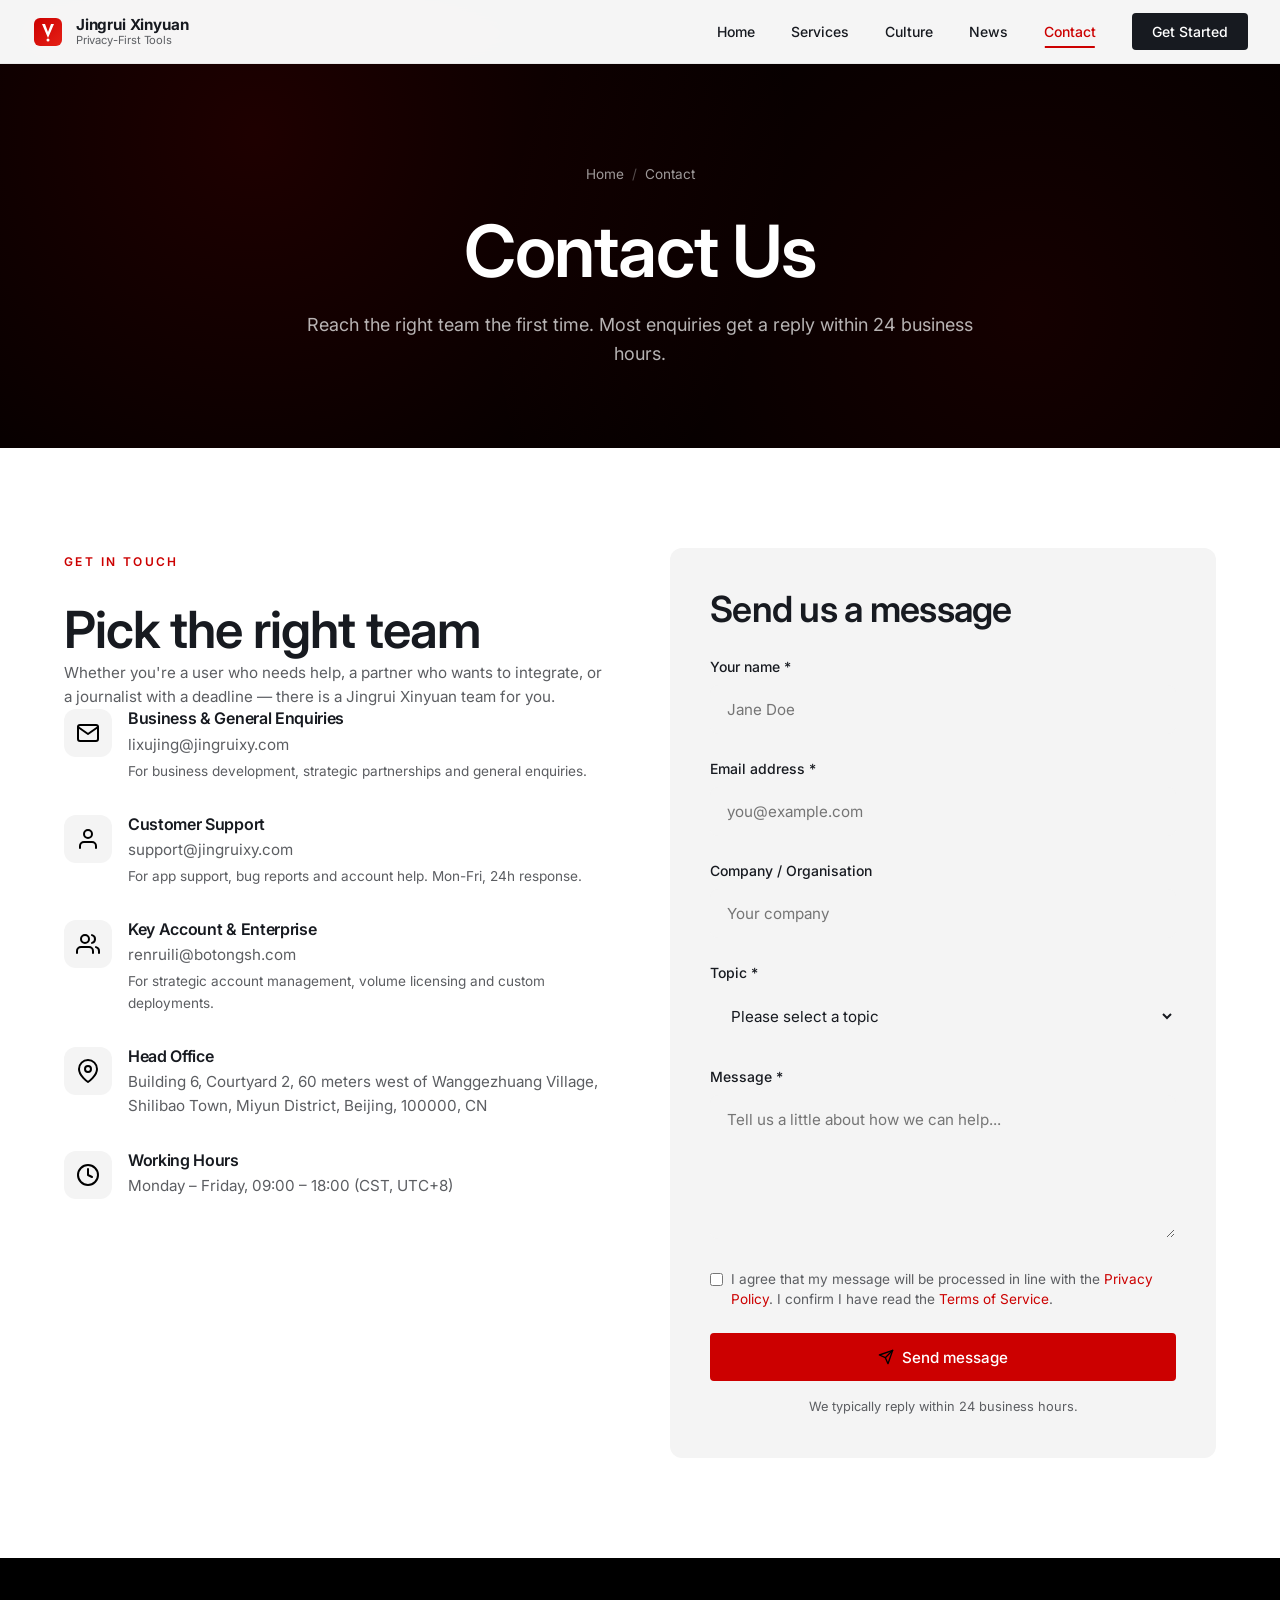
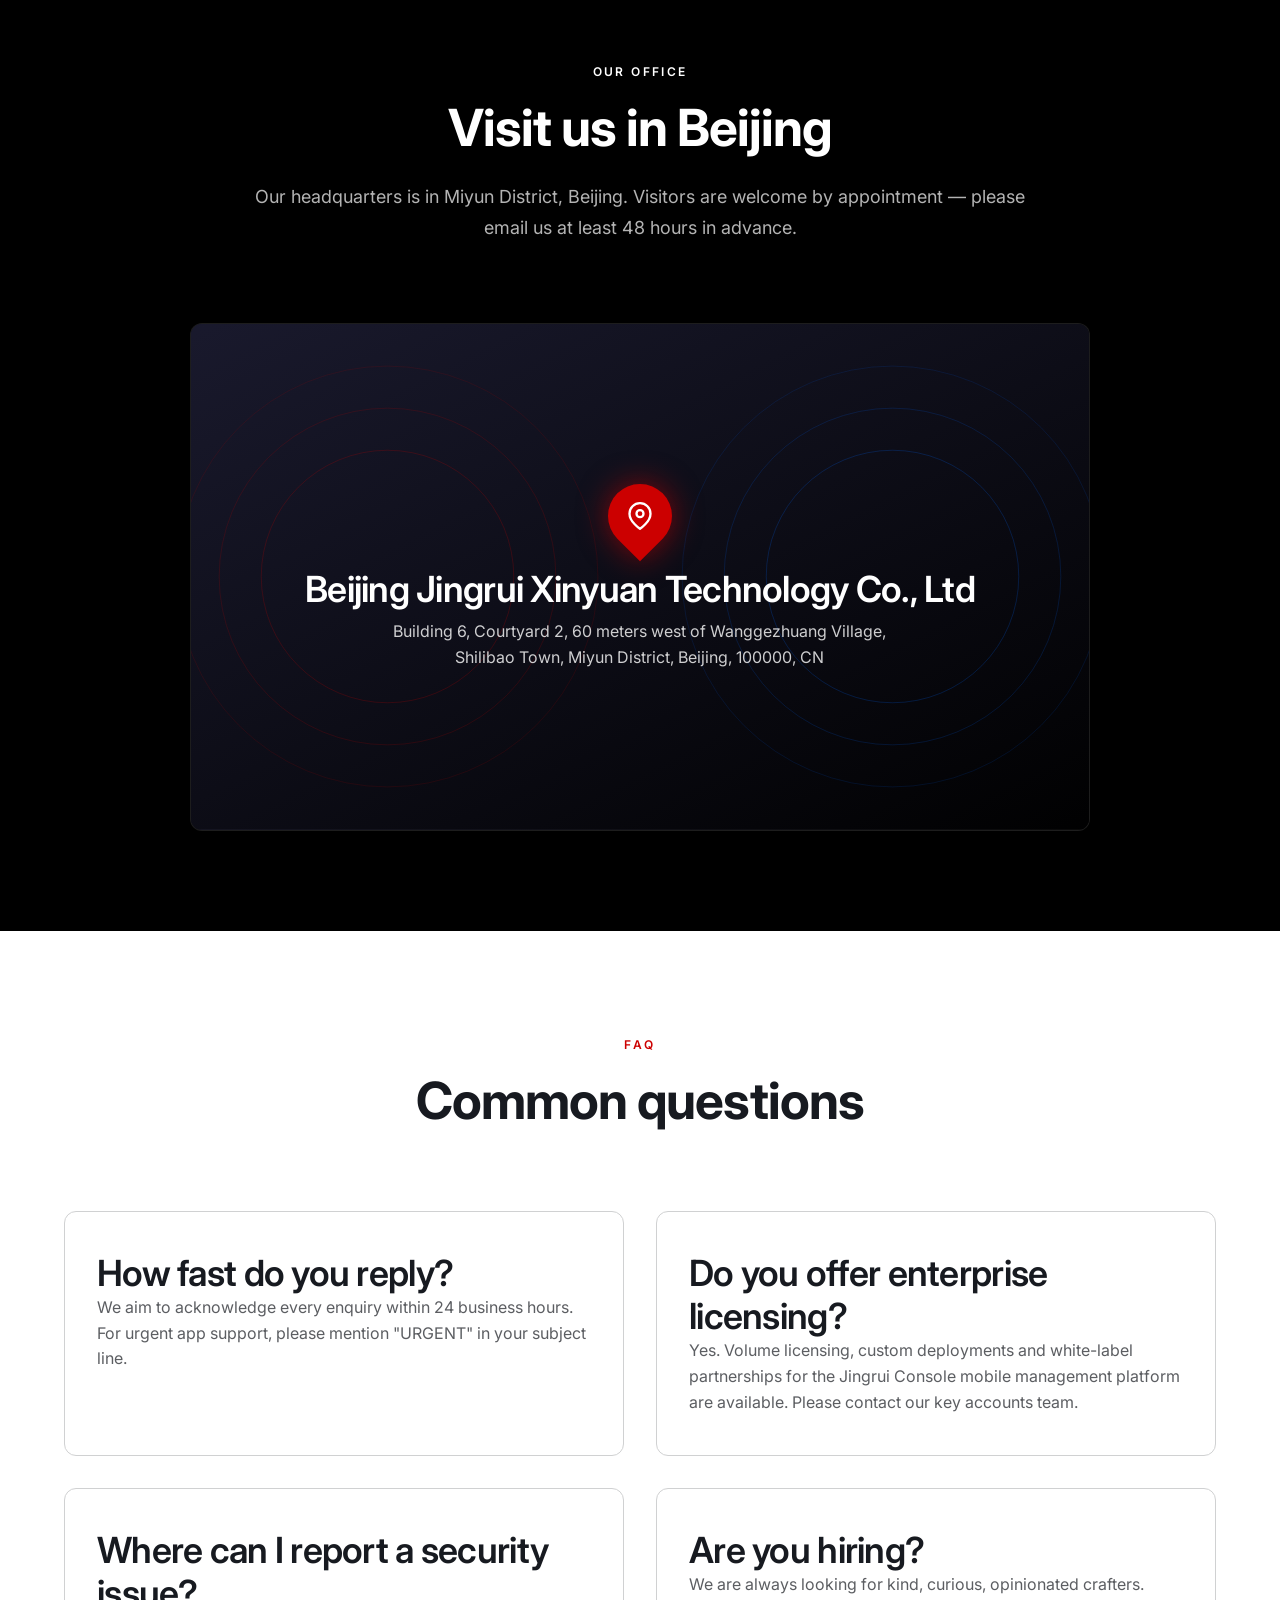
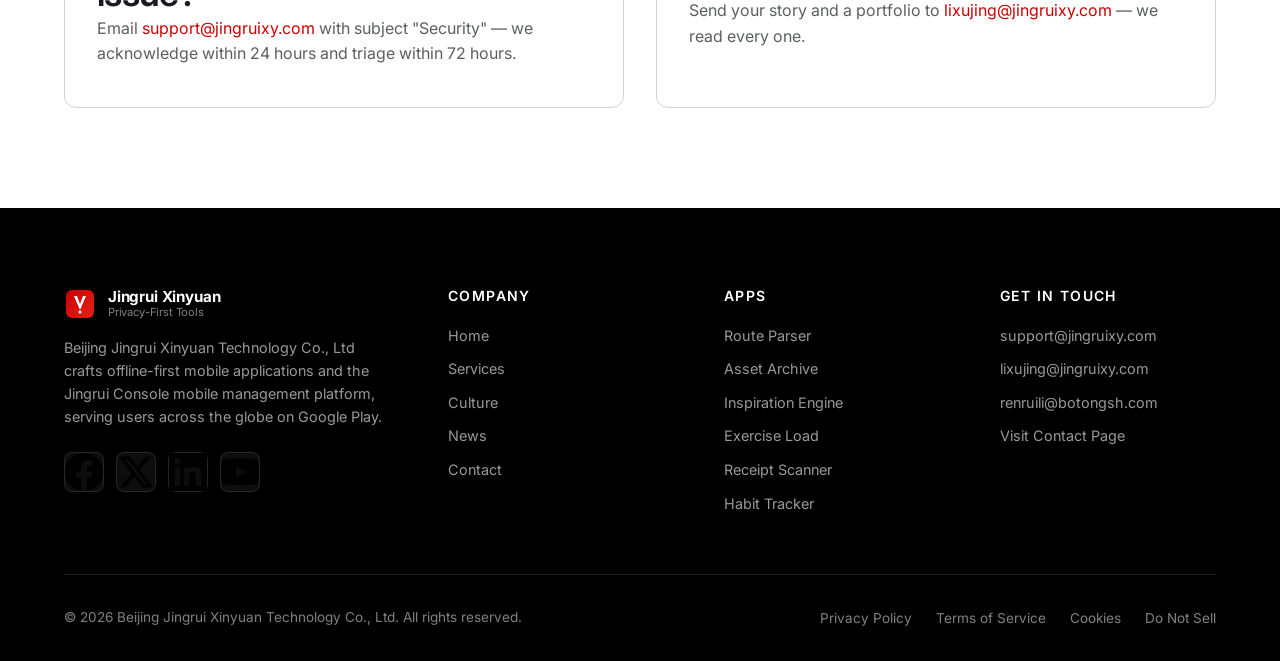
==== contact.html @ 07edd25a "jingruixy" ====
<!DOCTYPE html>
<html lang="en">
<head>
    <meta charset="UTF-8">
    <meta name="viewport" content="width=device-width, initial-scale=1.0">
    <title>Contact Us | Beijing Jingrui Xinyuan Technology Co., Ltd</title>
    <meta name="description" content="Get in touch with the Jingrui Xinyuan team — support, sales, partnerships, press and careers. We typically reply within 24 business hours.">
    <meta name="keywords" content="Jingrui Xinyuan contact, support, sales, partnership, press, careers, Beijing Miyun office">
    <meta name="robots" content="index, follow">
    <link rel="canonical" href="https://www.jingruixy.com/contact.html">
    <link rel="icon" type="image/svg+xml" href="images/favicon.svg">
    <link rel="preconnect" href="https://fonts.googleapis.com">
    <link rel="preconnect" href="https://fonts.gstatic.com" crossorigin>
    <link href="https://fonts.googleapis.com/css2?family=Inter:wght@300;400;500;600;700;800;900&display=swap" rel="stylesheet">
    <link rel="stylesheet" href="css/style.css">
    <link rel="stylesheet" href="css/animations.css">
    <link rel="stylesheet" href="css/responsive.css">
    <meta property="og:title" content="Contact Us | Beijing Jingrui Xinyuan Technology Co., Ltd">
    <meta property="og:description" content="Reach our support, sales, partnership, press and careers teams.">
    <meta property="og:type" content="website">
    <meta property="og:url" content="https://www.jingruixy.com/contact.html">
    <script type="application/ld+json">
    {
        "@context":"https://schema.org","@type":"ContactPage",
        "name":"Contact Jingrui Xinyuan",
        "url":"https://www.jingruixy.com/contact.html",
        "publisher":{"@type":"Organization","name":"Beijing Jingrui Xinyuan Technology Co., Ltd","address":{"@type":"PostalAddress","streetAddress":"Building 6, Courtyard 2, 60 meters west of Wanggezhuang Village, Shilibao Town, Miyun District, Beijing","postalCode":"100000","addressCountry":"CN"}}
    }
    </script>
</head>
<body>
    <div class="loader" aria-hidden="true">
        <div class="loader-content">
            <img src="images/logo.svg" alt="" class="loader-logo">
            <div class="loader-text">Loading</div>
            <div class="loader-bar"></div>
        </div>
    </div>
    <div class="scroll-progress" aria-hidden="true"></div>

    <header class="site-header" role="banner">
        <div class="header-inner">
            <a href="index.html" class="brand">
                <img src="images/logo.svg" alt="" class="brand-logo">
                <div class="brand-text">
                    <span class="brand-name">Jingrui Xinyuan</span>
                    <span class="brand-tagline">Privacy-First Tools</span>
                </div>
            </a>
            <nav class="main-nav">
                <ul class="nav-list">
                    <li><a href="index.html" class="nav-link">Home</a></li>
                    <li><a href="services.html" class="nav-link">Services</a></li>
                    <li><a href="culture.html" class="nav-link">Culture</a></li>
                    <li><a href="news.html" class="nav-link">News</a></li>
                    <li><a href="contact.html" class="nav-link">Contact</a></li>
                </ul>
                <a href="contact.html" class="header-cta">Get Started</a>
            </nav>
            <button class="nav-toggle"><span></span><span></span><span></span></button>
        </div>
    </header>

    <main>
        <section class="page-header" aria-labelledby="page-title">
            <nav class="breadcrumb">
                <a href="index.html">Home</a>
                <span class="separator">/</span>
                <span>Contact</span>
            </nav>
            <h1 id="page-title">Contact Us</h1>
            <p>Reach the right team the first time. Most enquiries get a reply within 24 business hours.</p>
        </section>

        <!-- Contact Section -->
        <section class="section" aria-labelledby="contact-title">
            <div class="container">
                <h2 id="contact-title" class="visually-hidden" style="position:absolute;left:-9999px;">Send us a message</h2>
                <div class="contact-grid">
                    <div class="contact-info fade-in-left">
                        <div>
                            <span class="section-eyebrow">Get in Touch</span>
                            <h2 style="margin-top:12px;">Pick the right team</h2>
                            <p style="color:var(--color-text-light);">Whether you're a user who needs help, a partner who wants to integrate, or a journalist with a deadline — there is a Jingrui Xinyuan team for you.</p>
                        </div>

                        <div class="contact-info-item">
                            <div class="contact-icon"><img src="images/icon-mail.svg" alt="" width="24" height="24"></div>
                            <div class="contact-info">
                                <h4>Business & General Enquiries</h4>
                                <p><a href="mailto:lixujing@jingruixy.com">lixujing@jingruixy.com</a></p>
                                <p style="font-size:0.85rem;color:var(--color-text-light);margin-top:4px;">For business development, strategic partnerships and general enquiries.</p>
                            </div>
                        </div>

                        <div class="contact-info-item">
                            <div class="contact-icon"><img src="images/icon-user.svg" alt="" width="24" height="24"></div>
                            <div class="contact-info">
                                <h4>Customer Support</h4>
                                <p><a href="mailto:support@jingruixy.com">support@jingruixy.com</a></p>
                                <p style="font-size:0.85rem;color:var(--color-text-light);margin-top:4px;">For app support, bug reports and account help. Mon-Fri, 24h response.</p>
                            </div>
                        </div>

                        <div class="contact-info-item">
                            <div class="contact-icon"><img src="images/icon-team.svg" alt="" width="24" height="24"></div>
                            <div class="contact-info">
                                <h4>Key Account & Enterprise</h4>
                                <p><a href="mailto:renruili@botongsh.com">renruili@botongsh.com</a></p>
                                <p style="font-size:0.85rem;color:var(--color-text-light);margin-top:4px;">For strategic account management, volume licensing and custom deployments.</p>
                            </div>
                        </div>

                        <div class="contact-info-item">
                            <div class="contact-icon"><img src="images/icon-location.svg" alt="" width="24" height="24"></div>
                            <div class="contact-info">
                                <h4>Head Office</h4>
                                <p>Building 6, Courtyard 2, 60 meters west of Wanggezhuang Village, Shilibao Town, Miyun District, Beijing, 100000, CN</p>
                            </div>
                        </div>

                        <div class="contact-info-item">
                            <div class="contact-icon"><img src="images/icon-clock.svg" alt="" width="24" height="24"></div>
                            <div class="contact-info">
                                <h4>Working Hours</h4>
                                <p>Monday – Friday, 09:00 – 18:00 (CST, UTC+8)</p>
                            </div>
                        </div>
                    </div>

                    <div class="fade-in-right">
                        <form id="contact-form" style="background:var(--color-bg-gray);padding:40px;border-radius:12px;">
                            <h3 style="margin-bottom:24px;">Send us a message</h3>
                            <div class="form-group">
                                <label class="form-label" for="name">Your name *</label>
                                <input type="text" id="name" name="name" required class="form-control" placeholder="Jane Doe">
                            </div>
                            <div class="form-group">
                                <label class="form-label" for="email">Email address *</label>
                                <input type="email" id="email" name="email" required class="form-control" placeholder="you@example.com">
                            </div>
                            <div class="form-group">
                                <label class="form-label" for="company">Company / Organisation</label>
                                <input type="text" id="company" name="company" class="form-control" placeholder="Your company">
                            </div>
                            <div class="form-group">
                                <label class="form-label" for="topic">Topic *</label>
                                <select id="topic" name="topic" required class="form-control">
                                    <option value="">Please select a topic</option>
                                    <option>Customer support</option>
                                    <option>Sales & licensing</option>
                                    <option>Partnership enquiry</option>
                                    <option>Press & media</option>
                                    <option>Careers</option>
                                    <option>Other</option>
                                </select>
                            </div>
                            <div class="form-group">
                                <label class="form-label" for="message">Message *</label>
                                <textarea id="message" name="message" required class="form-control" rows="6" placeholder="Tell us a little about how we can help..."></textarea>
                            </div>
                            <div class="form-group" style="display:flex;gap:8px;align-items:flex-start;">
                                <input type="checkbox" id="consent" name="consent" required style="margin-top:4px;">
                                <label for="consent" style="font-size:0.85rem;color:var(--color-text-light);line-height:1.5;">I agree that my message will be processed in line with the <a href="privacy-policy.html" style="color:var(--color-accent);">Privacy Policy</a>. I confirm I have read the <a href="terms-of-service.html" style="color:var(--color-accent);">Terms of Service</a>.</label>
                            </div>
                            <button type="submit" class="btn btn-primary" style="width:100%;">
                                <img src="images/icon-send.svg" alt="" width="16" height="16"> Send message
                            </button>
                            <p style="font-size:0.8rem;color:var(--color-text-light);margin-top:16px;text-align:center;">We typically reply within 24 business hours.</p>
                        </form>
                    </div>
                </div>
            </div>
        </section>

        <!-- Map / Office Section -->
        <section class="section section-dark" aria-labelledby="office-title">
            <div class="container">
                <div class="section-header">
                    <span class="section-eyebrow" style="color:#fff;">Our Office</span>
                    <h2 id="office-title" class="section-title" style="color:#fff;">Visit us in Beijing</h2>
                    <p class="section-subtitle" style="color:rgba(255,255,255,0.7);">Our headquarters is in Miyun District, Beijing. Visitors are welcome by appointment — please email us at least 48 hours in advance.</p>
                </div>
                <div style="max-width:900px;margin:0 auto;background:rgba(255,255,255,0.04);border:1px solid rgba(255,255,255,0.08);border-radius:12px;overflow:hidden;">
                    <div style="position:relative;aspect-ratio:16/9;background:linear-gradient(135deg,#1a1a2e 0%,#0a0a0a 100%);display:flex;align-items:center;justify-content:center;padding:40px;">
                        <object data="images/contact-hero.svg" type="image/svg+xml" style="width:100%;height:100%;position:absolute;inset:0;"></object>
                        <div style="position:relative;text-align:center;color:#fff;z-index:1;">
                            <div style="width:64px;height:64px;background:#cc0000;border-radius:50% 50% 50% 0;transform:rotate(-45deg);margin:0 auto 20px;display:flex;align-items:center;justify-content:center;box-shadow:0 0 30px rgba(204,0,0,0.6);">
                                <img src="images/icon-location.svg" alt="" width="28" height="28" style="transform:rotate(45deg);filter:brightness(0) invert(1);">
                            </div>
                            <h3 style="color:#fff;margin-bottom:8px;">Beijing Jingrui Xinyuan Technology Co., Ltd</h3>
                            <p style="color:rgba(255,255,255,0.8);">Building 6, Courtyard 2, 60 meters west of Wanggezhuang Village,<br>Shilibao Town, Miyun District, Beijing, 100000, CN</p>
                        </div>
                    </div>
                </div>
            </div>
        </section>

        <!-- FAQ Section -->
        <section class="section" aria-labelledby="faq-title">
            <div class="container">
                <div class="section-header">
                    <span class="section-eyebrow">FAQ</span>
                    <h2 id="faq-title" class="section-title">Common questions</h2>
                </div>
                <div class="grid grid-2">
                    <div class="feature-card">
                        <h3>How fast do you reply?</h3>
                        <p style="color:var(--color-text-light);">We aim to acknowledge every enquiry within 24 business hours. For urgent app support, please mention "URGENT" in your subject line.</p>
                    </div>
                    <div class="feature-card">
                        <h3>Do you offer enterprise licensing?</h3>
                        <p style="color:var(--color-text-light);">Yes. Volume licensing, custom deployments and white-label partnerships for the Jingrui Console mobile management platform are available. Please contact our key accounts team.</p>
                    </div>
                    <div class="feature-card">
                        <h3>Where can I report a security issue?</h3>
                        <p style="color:var(--color-text-light);">Email <a href="mailto:support@jingruixy.com" style="color:var(--color-accent);">support@jingruixy.com</a> with subject "Security" — we acknowledge within 24 hours and triage within 72 hours.</p>
                    </div>
                    <div class="feature-card">
                        <h3>Are you hiring?</h3>
                        <p style="color:var(--color-text-light);">We are always looking for kind, curious, opinionated crafters. Send your story and a portfolio to <a href="mailto:lixujing@jingruixy.com" style="color:var(--color-accent);">lixujing@jingruixy.com</a> — we read every one.</p>
                    </div>
                </div>
            </div>
        </section>
    </main>

    <footer class="site-footer" role="contentinfo">
        <div class="container">
            <div class="footer-grid">
                <div class="footer-brand">
                    <a href="index.html" class="brand">
                        <img src="images/logo.svg" alt="" class="brand-logo">
                        <div class="brand-text">
                            <span class="brand-name" style="color:#fff;">Jingrui Xinyuan</span>
                            <span class="brand-tagline" style="color:rgba(255,255,255,0.5);">Privacy-First Tools</span>
                        </div>
                    </a>
                    <p>Beijing Jingrui Xinyuan Technology Co., Ltd crafts offline-first mobile applications and the Jingrui Console mobile management platform, serving users across the globe on Google Play.</p>
                    <div class="footer-social">
                        <a href="#" class="social-link"><img src="images/icon-facebook.svg" alt=""></a>
                        <a href="#" class="social-link"><img src="images/icon-twitter.svg" alt=""></a>
                        <a href="#" class="social-link"><img src="images/icon-linkedin.svg" alt=""></a>
                        <a href="#" class="social-link"><img src="images/icon-youtube.svg" alt=""></a>
                    </div>
                </div>
                <div>
                    <h4 class="footer-heading">Company</h4>
                    <div class="footer-links">
                        <a href="index.html">Home</a>
                        <a href="services.html">Services</a>
                        <a href="culture.html">Culture</a>
                        <a href="news.html">News</a>
                        <a href="contact.html">Contact</a>
                    </div>
                </div>
                <div>
                    <h4 class="footer-heading">Apps</h4>
                    <div class="footer-links">
                        <a href="services.html#route">Route Parser</a>
                        <a href="services.html#archive">Asset Archive</a>
                        <a href="services.html#inspiration">Inspiration Engine</a>
                        <a href="services.html#fitness">Exercise Load</a>
                        <a href="services.html#scanner">Receipt Scanner</a>
                        <a href="services.html#habit">Habit Tracker</a>
                    </div>
                </div>
                <div>
                    <h4 class="footer-heading">Get in Touch</h4>
                    <div class="footer-links">
                        <a href="mailto:support@jingruixy.com">support@jingruixy.com</a>
                        <a href="mailto:lixujing@jingruixy.com">lixujing@jingruixy.com</a>
                        <a href="mailto:renruili@botongsh.com">renruili@botongsh.com</a>
                        <a href="contact.html">Visit Contact Page</a>
                    </div>
                </div>
            </div>
            <div class="footer-bottom">
                <p class="footer-copyright">&copy; <span class="current-year">2026</span> Beijing Jingrui Xinyuan Technology Co., Ltd. All rights reserved.</p>
                <div class="footer-legal">
                    <a href="privacy-policy.html">Privacy Policy</a>
                    <a href="terms-of-service.html">Terms of Service</a>
                    <a href="privacy-policy.html#cookies">Cookies</a>
                    <a href="privacy-policy.html#dnt">Do Not Sell</a>
                </div>
            </div>
        </div>
    </footer>

    <a href="#" class="back-to-top"><img src="images/icon-arrow-up.svg" alt=""></a>
    <script src="js/main.js"></script>
    <script src="js/animations.js"></script>
</body>
</html>
---- css/style.css ----
/* =============================================
   Beijing Jingrui Xinyuan Technology Co., Ltd
   Main Stylesheet - Tesla Inspired Design
   ============================================= */

/* CSS Reset & Base Styles */
*,
*::before,
*::after {
    margin: 0;
    padding: 0;
    box-sizing: border-box;
}

:root {
    --color-primary: #ffffff;
    --color-secondary: #171a20;
    --color-accent: #cc0000;
    --color-accent-hover: #e62117;
    --color-text: #393c41;
    --color-text-light: #5c5e62;
    --color-bg: #ffffff;
    --color-bg-dark: #000000;
    --color-bg-gray: #f4f4f4;
    --color-border: #d0d1d2;
    --color-overlay: rgba(0, 0, 0, 0.5);

    --font-primary: 'Inter', -apple-system, BlinkMacSystemFont, 'Segoe UI', Roboto, sans-serif;
    --font-display: 'Inter', -apple-system, BlinkMacSystemFont, 'Segoe UI', Roboto, sans-serif;

    --transition-fast: 0.2s cubic-bezier(0.4, 0, 0.2, 1);
    --transition-base: 0.4s cubic-bezier(0.4, 0, 0.2, 1);
    --transition-slow: 0.8s cubic-bezier(0.4, 0, 0.2, 1);

    --max-width: 1200px;
    --header-height: 64px;

    --shadow-sm: 0 1px 3px rgba(0, 0, 0, 0.08);
    --shadow-md: 0 4px 16px rgba(0, 0, 0, 0.12);
    --shadow-lg: 0 16px 48px rgba(0, 0, 0, 0.16);
}

html {
    font-size: 16px;
    scroll-behavior: smooth;
    -webkit-font-smoothing: antialiased;
    -moz-osx-font-smoothing: grayscale;
}

body {
    font-family: var(--font-primary);
    color: var(--color-text);
    background: var(--color-bg);
    line-height: 1.5;
    overflow-x: hidden;
    min-height: 100vh;
}

img,
svg {
    max-width: 100%;
    height: auto;
    display: block;
}

a {
    color: inherit;
    text-decoration: none;
    transition: color var(--transition-fast);
}

button {
    background: none;
    border: none;
    cursor: pointer;
    font-family: inherit;
}

ul,
ol {
    list-style: none;
}

/* Typography */
h1, h2, h3, h4, h5, h6 {
    font-family: var(--font-display);
    font-weight: 600;
    line-height: 1.2;
    color: var(--color-secondary);
    letter-spacing: -0.02em;
}

h1 { font-size: clamp(2.5rem, 6vw, 4.5rem); }
h2 { font-size: clamp(2rem, 4vw, 3.5rem); }
h3 { font-size: clamp(1.5rem, 3vw, 2.25rem); }
h4 { font-size: clamp(1.25rem, 2vw, 1.75rem); }
h5 { font-size: 1.25rem; }
h6 { font-size: 1rem; }

p {
    font-size: 1rem;
    line-height: 1.6;
    color: var(--color-text);
}

.text-center { text-align: center; }
.text-uppercase { text-transform: uppercase; }

/* Layout */
.container {
    width: 100%;
    max-width: var(--max-width);
    margin: 0 auto;
    padding: 0 24px;
}

.section {
    padding: 100px 0;
    position: relative;
}

.section-sm {
    padding: 60px 0;
}

.section-lg {
    padding: 140px 0;
}

.section-dark {
    background: var(--color-bg-dark);
    color: var(--color-primary);
}

.section-dark h1,
.section-dark h2,
.section-dark h3,
.section-dark h4 {
    color: var(--color-primary);
}

.section-gray {
    background: var(--color-bg-gray);
}

.grid {
    display: grid;
    gap: 32px;
}

.grid-2 { grid-template-columns: repeat(2, 1fr); }
.grid-3 { grid-template-columns: repeat(3, 1fr); }
.grid-4 { grid-template-columns: repeat(4, 1fr); }

@media (max-width: 992px) {
    .grid-2,
    .grid-3,
    .grid-4 { grid-template-columns: 1fr; }
}

/* Header / Navigation */
.site-header {
    position: fixed;
    top: 0;
    left: 0;
    right: 0;
    height: var(--header-height);
    background: rgba(255, 255, 255, 0.96);
    backdrop-filter: saturate(180%) blur(20px);
    -webkit-backdrop-filter: saturate(180%) blur(20px);
    border-bottom: 1px solid rgba(0, 0, 0, 0.05);
    z-index: 1000;
    transition: all var(--transition-base);
}

.site-header.scrolled {
    background: rgba(255, 255, 255, 0.98);
    box-shadow: var(--shadow-sm);
}

.header-inner {
    display: flex;
    align-items: center;
    justify-content: space-between;
    height: 100%;
    max-width: 1400px;
    margin: 0 auto;
    padding: 0 32px;
}

.brand {
    display: flex;
    align-items: center;
    gap: 12px;
    font-weight: 600;
    font-size: 1.1rem;
    color: var(--color-secondary);
    letter-spacing: -0.01em;
}

.brand-logo {
    width: 32px;
    height: 32px;
    transition: transform var(--transition-base);
}

.brand:hover .brand-logo {
    transform: rotate(180deg);
}

.brand-text {
    display: flex;
    flex-direction: column;
    line-height: 1.1;
}

.brand-name {
    font-size: 0.95rem;
    font-weight: 700;
}

.brand-tagline {
    font-size: 0.7rem;
    color: var(--color-text-light);
    font-weight: 400;
}

.main-nav {
    display: flex;
    align-items: center;
    gap: 4px;
}

.nav-list {
    display: flex;
    gap: 4px;
}

.nav-link {
    display: inline-block;
    padding: 8px 16px;
    font-size: 0.875rem;
    font-weight: 500;
    color: var(--color-secondary);
    border-radius: 4px;
    transition: all var(--transition-fast);
    position: relative;
}

.nav-link::after {
    content: '';
    position: absolute;
    left: 50%;
    bottom: 2px;
    width: 0;
    height: 2px;
    background: var(--color-accent);
    transition: all var(--transition-base);
    transform: translateX(-50%);
}

.nav-link:hover::after,
.nav-link.active::after {
    width: 60%;
}

.nav-link:hover,
.nav-link.active {
    color: var(--color-accent);
}

.header-cta {
    margin-left: 16px;
    padding: 8px 20px;
    background: var(--color-secondary);
    color: var(--color-primary);
    font-size: 0.875rem;
    font-weight: 500;
    border-radius: 4px;
    transition: all var(--transition-fast);
}

.header-cta:hover {
    background: var(--color-accent);
    transform: translateY(-1px);
}

.nav-toggle {
    display: none;
    width: 32px;
    height: 32px;
    flex-direction: column;
    justify-content: center;
    align-items: center;
    gap: 5px;
}

.nav-toggle span {
    width: 22px;
    height: 2px;
    background: var(--color-secondary);
    transition: all var(--transition-base);
    border-radius: 2px;
}

.nav-toggle.active span:nth-child(1) {
    transform: translateY(7px) rotate(45deg);
}

.nav-toggle.active span:nth-child(2) {
    opacity: 0;
}

.nav-toggle.active span:nth-child(3) {
    transform: translateY(-7px) rotate(-45deg);
}

@media (max-width: 992px) {
    .nav-toggle { display: flex; }
    .main-nav {
        position: fixed;
        top: var(--header-height);
        left: 0;
        right: 0;
        flex-direction: column;
        background: var(--color-primary);
        padding: 24px;
        gap: 0;
        transform: translateY(-150%);
        transition: transform var(--transition-base);
        box-shadow: var(--shadow-md);
        align-items: stretch;
    }
    .main-nav.active { transform: translateY(0); }
    .nav-list {
        flex-direction: column;
        gap: 0;
    }
    .nav-link {
        display: block;
        padding: 16px 8px;
        font-size: 1rem;
        border-bottom: 1px solid var(--color-border);
    }
    .nav-link::after { display: none; }
    .header-cta {
        margin: 16px 0 0;
        text-align: center;
    }
}

/* Buttons */
.btn {
    display: inline-flex;
    align-items: center;
    justify-content: center;
    gap: 8px;
    padding: 14px 32px;
    font-size: 0.95rem;
    font-weight: 500;
    border-radius: 4px;
    cursor: pointer;
    transition: all var(--transition-fast);
    text-align: center;
    line-height: 1;
    border: 2px solid transparent;
    min-height: 48px;
}

.btn-primary {
    background: var(--color-accent);
    color: var(--color-primary);
    border-color: var(--color-accent);
}

.btn-primary:hover {
    background: var(--color-accent-hover);
    border-color: var(--color-accent-hover);
    transform: translateY(-2px);
    box-shadow: 0 8px 20px rgba(204, 0, 0, 0.3);
}

.btn-secondary {
    background: var(--color-secondary);
    color: var(--color-primary);
    border-color: var(--color-secondary);
}

.btn-secondary:hover {
    background: transparent;
    color: var(--color-secondary);
    transform: translateY(-2px);
}

.btn-outline {
    background: transparent;
    color: var(--color-secondary);
    border-color: var(--color-secondary);
}

.btn-outline:hover {
    background: var(--color-secondary);
    color: var(--color-primary);
    transform: translateY(-2px);
}

.btn-outline-white {
    background: transparent;
    color: var(--color-primary);
    border-color: rgba(255, 255, 255, 0.6);
}

.btn-outline-white:hover {
    background: var(--color-primary);
    color: var(--color-secondary);
}

.btn-arrow {
    display: inline-flex;
    align-items: center;
    gap: 6px;
    padding: 10px 0;
    font-size: 0.95rem;
    font-weight: 500;
    color: var(--color-secondary);
    border-bottom: 1px solid var(--color-secondary);
    transition: all var(--transition-fast);
}

.btn-arrow:hover {
    color: var(--color-accent);
    border-color: var(--color-accent);
    gap: 12px;
}

/* Hero Section */
.hero {
    position: relative;
    min-height: 100vh;
    display: flex;
    align-items: center;
    justify-content: center;
    text-align: center;
    color: var(--color-primary);
    background: var(--color-bg-dark);
    overflow: hidden;
    padding-top: var(--header-height);
}

.hero-bg {
    position: absolute;
    inset: 0;
    z-index: 0;
}

.hero-bg svg,
.hero-bg img {
    width: 100%;
    height: 100%;
    object-fit: cover;
}

.hero-bg::after {
    content: '';
    position: absolute;
    inset: 0;
    background: linear-gradient(180deg,
        rgba(0,0,0,0.4) 0%,
        rgba(0,0,0,0.2) 40%,
        rgba(0,0,0,0.6) 100%);
}

.hero-content {
    position: relative;
    z-index: 2;
    max-width: 1000px;
    padding: 0 24px;
    animation: heroFadeIn 1.2s ease-out;
}

.hero-eyebrow {
    display: inline-block;
    padding: 6px 16px;
    margin-bottom: 24px;
    border: 1px solid rgba(255, 255, 255, 0.3);
    border-radius: 100px;
    font-size: 0.75rem;
    font-weight: 500;
    text-transform: uppercase;
    letter-spacing: 0.15em;
    color: var(--color-primary);
    background: rgba(255, 255, 255, 0.05);
    backdrop-filter: blur(10px);
}

.hero-title {
    color: var(--color-primary);
    margin-bottom: 24px;
    font-weight: 700;
    letter-spacing: -0.03em;
}

.hero-subtitle {
    font-size: clamp(1rem, 1.6vw, 1.25rem);
    color: rgba(255, 255, 255, 0.85);
    max-width: 720px;
    margin: 0 auto 40px;
    line-height: 1.6;
}

.hero-actions {
    display: flex;
    gap: 16px;
    justify-content: center;
    flex-wrap: wrap;
}

.hero-scroll {
    position: absolute;
    bottom: 40px;
    left: 50%;
    transform: translateX(-50%);
    z-index: 2;
    color: var(--color-primary);
    font-size: 0.75rem;
    text-transform: uppercase;
    letter-spacing: 0.2em;
    opacity: 0.7;
    animation: bounce 2s ease-in-out infinite;
}

@keyframes heroFadeIn {
    from {
        opacity: 0;
        transform: translateY(30px);
    }
    to {
        opacity: 1;
        transform: translateY(0);
    }
}

@keyframes bounce {
    0%, 100% { transform: translateX(-50%) translateY(0); }
    50% { transform: translateX(-50%) translateY(-10px); }
}

/* Section Headers */
.section-header {
    text-align: center;
    max-width: 800px;
    margin: 0 auto 80px;
}

.section-eyebrow {
    display: inline-block;
    font-size: 0.75rem;
    font-weight: 600;
    text-transform: uppercase;
    letter-spacing: 0.2em;
    color: var(--color-accent);
    margin-bottom: 16px;
}

.section-title {
    margin-bottom: 24px;
    font-weight: 700;
}

.section-subtitle {
    font-size: 1.125rem;
    color: var(--color-text-light);
    line-height: 1.7;
}

/* Feature Cards */
.feature-card {
    background: var(--color-primary);
    padding: 40px 32px;
    border-radius: 12px;
    border: 1px solid var(--color-border);
    transition: all var(--transition-base);
    position: relative;
    overflow: hidden;
}

.feature-card::before {
    content: '';
    position: absolute;
    top: 0;
    left: 0;
    width: 100%;
    height: 3px;
    background: linear-gradient(90deg, var(--color-accent), transparent);
    transform: scaleX(0);
    transform-origin: left;
    transition: transform var(--transition-base);
}

.feature-card:hover {
    transform: translateY(-8px);
    box-shadow: var(--shadow-lg);
    border-color: transparent;
}

.feature-card:hover::before {
    transform: scaleX(1);
}

.feature-icon {
    width: 64px;
    height: 64px;
    margin-bottom: 24px;
    display: flex;
    align-items: center;
    justify-content: center;
    background: linear-gradient(135deg, rgba(204, 0, 0, 0.08), rgba(204, 0, 0, 0.02));
    border-radius: 12px;
    transition: all var(--transition-base);
}

.feature-card:hover .feature-icon {
    background: linear-gradient(135deg, var(--color-accent), var(--color-accent-hover));
    transform: scale(1.1) rotate(-5deg);
}

.feature-icon svg {
    width: 32px;
    height: 32px;
    color: var(--color-accent);
    transition: color var(--transition-base);
}

.feature-card:hover .feature-icon svg {
    color: var(--color-primary);
}

.feature-title {
    margin-bottom: 12px;
    font-size: 1.25rem;
    font-weight: 600;
}

.feature-description {
    color: var(--color-text-light);
    font-size: 0.95rem;
    line-height: 1.6;
}

/* App Showcase */
.apps-showcase {
    background: var(--color-bg-dark);
    color: var(--color-primary);
}

.app-card {
    background: rgba(255, 255, 255, 0.04);
    backdrop-filter: blur(10px);
    border: 1px solid rgba(255, 255, 255, 0.08);
    border-radius: 16px;
    padding: 40px 32px;
    text-align: left;
    transition: all var(--transition-base);
    position: relative;
    overflow: hidden;
}

.app-card:hover {
    background: rgba(255, 255, 255, 0.06);
    border-color: rgba(255, 255, 255, 0.15);
    transform: translateY(-4px);
}

.app-card-icon {
    width: 80px;
    height: 80px;
    margin-bottom: 24px;
    display: flex;
    align-items: center;
    justify-content: center;
    background: linear-gradient(135deg, var(--color-accent), #ff4d4d);
    border-radius: 20px;
    box-shadow: 0 8px 24px rgba(204, 0, 0, 0.3);
}

.app-card-icon svg {
    width: 40px;
    height: 40px;
    color: var(--color-primary);
}

.app-card h3 {
    color: var(--color-primary);
    margin-bottom: 12px;
    font-size: 1.5rem;
}

.app-card p {
    color: rgba(255, 255, 255, 0.7);
    font-size: 0.95rem;
    margin-bottom: 20px;
}

.app-card-tags {
    display: flex;
    flex-wrap: wrap;
    gap: 8px;
    margin-top: 20px;
}

.app-tag {
    padding: 4px 12px;
    background: rgba(255, 255, 255, 0.08);
    border: 1px solid rgba(255, 255, 255, 0.1);
    border-radius: 100px;
    font-size: 0.75rem;
    color: rgba(255, 255, 255, 0.8);
    font-weight: 500;
}

/* Stats */
.stats-grid {
    display: grid;
    grid-template-columns: repeat(4, 1fr);
    gap: 32px;
    text-align: center;
}

.stat-item {
    padding: 20px;
}

.stat-number {
    font-size: clamp(2.5rem, 4vw, 3.5rem);
    font-weight: 700;
    color: var(--color-accent);
    line-height: 1;
    margin-bottom: 8px;
    display: block;
}

.stat-label {
    font-size: 0.875rem;
    color: var(--color-text-light);
    text-transform: uppercase;
    letter-spacing: 0.1em;
    font-weight: 500;
}

@media (max-width: 768px) {
    .stats-grid { grid-template-columns: repeat(2, 1fr); }
}

/* Split Section (Image + Content) */
.split {
    display: grid;
    grid-template-columns: 1fr 1fr;
    align-items: center;
    gap: 80px;
}

.split-image {
    position: relative;
    border-radius: 12px;
    overflow: hidden;
    aspect-ratio: 4 / 3;
}

.split-image img,
.split-image svg {
    width: 100%;
    height: 100%;
    object-fit: cover;
}

.split-content h2 {
    margin-bottom: 24px;
}

.split-content p {
    margin-bottom: 20px;
    color: var(--color-text-light);
    line-height: 1.7;
}

.split-content .btn {
    margin-top: 16px;
}

@media (max-width: 992px) {
    .split {
        grid-template-columns: 1fr;
        gap: 40px;
    }
    .split.reverse .split-image {
        order: -1;
    }
}

/* Timeline */
.timeline {
    position: relative;
    max-width: 800px;
    margin: 0 auto;
    padding-left: 40px;
}

.timeline::before {
    content: '';
    position: absolute;
    left: 8px;
    top: 0;
    bottom: 0;
    width: 2px;
    background: var(--color-border);
}

.timeline-item {
    position: relative;
    padding-bottom: 60px;
}

.timeline-item::before {
    content: '';
    position: absolute;
    left: -40px;
    top: 6px;
    width: 18px;
    height: 18px;
    border-radius: 50%;
    background: var(--color-primary);
    border: 3px solid var(--color-accent);
    z-index: 1;
}

.timeline-year {
    display: inline-block;
    font-size: 0.875rem;
    font-weight: 600;
    color: var(--color-accent);
    text-transform: uppercase;
    letter-spacing: 0.1em;
    margin-bottom: 8px;
}

.timeline-title {
    font-size: 1.25rem;
    margin-bottom: 8px;
    color: var(--color-secondary);
}

.timeline-content {
    color: var(--color-text-light);
    line-height: 1.7;
}

/* News */
.news-grid {
    display: grid;
    grid-template-columns: repeat(3, 1fr);
    gap: 32px;
}

.news-card {
    background: var(--color-primary);
    border-radius: 12px;
    overflow: hidden;
    border: 1px solid var(--color-border);
    transition: all var(--transition-base);
    display: flex;
    flex-direction: column;
}

.news-card:hover {
    transform: translateY(-4px);
    box-shadow: var(--shadow-md);
    border-color: transparent;
}

.news-image {
    width: 100%;
    aspect-ratio: 16 / 9;
    background: var(--color-bg-gray);
    overflow: hidden;
    position: relative;
}

.news-image svg,
.news-image img {
    width: 100%;
    height: 100%;
    object-fit: cover;
    transition: transform 0.6s ease;
}

.news-card:hover .news-image svg,
.news-card:hover .news-image img {
    transform: scale(1.05);
}

.news-content {
    padding: 24px;
    flex: 1;
    display: flex;
    flex-direction: column;
}

.news-meta {
    display: flex;
    gap: 16px;
    margin-bottom: 12px;
    font-size: 0.75rem;
    color: var(--color-text-light);
    text-transform: uppercase;
    letter-spacing: 0.1em;
}

.news-meta span {
    display: inline-flex;
    align-items: center;
    gap: 4px;
}

.news-title {
    font-size: 1.125rem;
    margin-bottom: 12px;
    font-weight: 600;
    line-height: 1.4;
    color: var(--color-secondary);
}

.news-excerpt {
    color: var(--color-text-light);
    font-size: 0.9rem;
    line-height: 1.6;
    margin-bottom: 20px;
    flex: 1;
}

.news-link {
    color: var(--color-accent);
    font-weight: 500;
    font-size: 0.875rem;
    display: inline-flex;
    align-items: center;
    gap: 4px;
    transition: gap var(--transition-fast);
}

.news-link:hover {
    gap: 8px;
}

@media (max-width: 992px) {
    .news-grid { grid-template-columns: 1fr; }
}

/* Contact Form */
.contact-grid {
    display: grid;
    grid-template-columns: 1fr 1fr;
    gap: 60px;
}

.contact-info-item {
    display: flex;
    gap: 16px;
    margin-bottom: 32px;
}

.contact-icon {
    width: 48px;
    height: 48px;
    flex-shrink: 0;
    background: var(--color-bg-gray);
    border-radius: 12px;
    display: flex;
    align-items: center;
    justify-content: center;
    transition: all var(--transition-base);
}

.contact-icon svg {
    width: 24px;
    height: 24px;
    color: var(--color-accent);
}

.contact-info-item:hover .contact-icon {
    background: var(--color-accent);
}

.contact-info-item:hover .contact-icon svg {
    color: var(--color-primary);
}

.contact-info h4 {
    font-size: 1rem;
    margin-bottom: 4px;
    font-weight: 600;
}

.contact-info p,
.contact-info a {
    color: var(--color-text-light);
    font-size: 0.95rem;
    line-height: 1.6;
}

.contact-info a:hover {
    color: var(--color-accent);
}

.form-group {
    margin-bottom: 24px;
}

.form-label {
    display: block;
    font-size: 0.875rem;
    font-weight: 500;
    color: var(--color-secondary);
    margin-bottom: 8px;
}

.form-control {
    width: 100%;
    padding: 14px 16px;
    font-size: 0.95rem;
    font-family: inherit;
    background: var(--color-bg-gray);
    border: 1px solid transparent;
    border-radius: 8px;
    color: var(--color-secondary);
    transition: all var(--transition-fast);
}

.form-control:focus {
    outline: none;
    background: var(--color-primary);
    border-color: var(--color-accent);
    box-shadow: 0 0 0 3px rgba(204, 0, 0, 0.1);
}

textarea.form-control {
    resize: vertical;
    min-height: 120px;
}

@media (max-width: 992px) {
    .contact-grid { grid-template-columns: 1fr; gap: 40px; }
}

/* Footer */
.site-footer {
    background: var(--color-bg-dark);
    color: var(--color-primary);
    padding: 80px 0 32px;
}

.footer-grid {
    display: grid;
    grid-template-columns: 1.5fr 1fr 1fr 1fr;
    gap: 60px;
    margin-bottom: 60px;
}

.footer-brand {
    max-width: 320px;
}

.footer-brand p {
    color: rgba(255, 255, 255, 0.6);
    font-size: 0.9rem;
    margin-top: 16px;
    line-height: 1.6;
}

.footer-heading {
    font-size: 0.875rem;
    font-weight: 600;
    color: var(--color-primary);
    margin-bottom: 20px;
    text-transform: uppercase;
    letter-spacing: 0.1em;
}

.footer-links {
    display: flex;
    flex-direction: column;
    gap: 12px;
}

.footer-links a {
    color: rgba(255, 255, 255, 0.6);
    font-size: 0.9rem;
    transition: color var(--transition-fast);
}

.footer-links a:hover {
    color: var(--color-primary);
}

.footer-bottom {
    border-top: 1px solid rgba(255, 255, 255, 0.1);
    padding-top: 32px;
    display: flex;
    justify-content: space-between;
    align-items: center;
    flex-wrap: wrap;
    gap: 16px;
}

.footer-copyright {
    color: rgba(255, 255, 255, 0.5);
    font-size: 0.85rem;
}

.footer-legal {
    display: flex;
    gap: 24px;
    flex-wrap: wrap;
}

.footer-legal a {
    color: rgba(255, 255, 255, 0.5);
    font-size: 0.85rem;
    transition: color var(--transition-fast);
}

.footer-legal a:hover {
    color: var(--color-primary);
}

.footer-social {
    display: flex;
    gap: 12px;
    margin-top: 24px;
}

.social-link {
    width: 40px;
    height: 40px;
    display: flex;
    align-items: center;
    justify-content: center;
    background: rgba(255, 255, 255, 0.05);
    border: 1px solid rgba(255, 255, 255, 0.1);
    border-radius: 8px;
    color: rgba(255, 255, 255, 0.7);
    transition: all var(--transition-fast);
}

.social-link:hover {
    background: var(--color-accent);
    border-color: var(--color-accent);
    color: var(--color-primary);
    transform: translateY(-2px);
}

.social-link svg {
    width: 18px;
    height: 18px;
}

@media (max-width: 992px) {
    .footer-grid {
        grid-template-columns: 1fr 1fr;
        gap: 40px;
    }
}

@media (max-width: 600px) {
    .footer-grid { grid-template-columns: 1fr; }
}

/* Page Header (Sub-pages) */
.page-header {
    padding: calc(var(--header-height) + 100px) 0 80px;
    background: var(--color-bg-dark);
    color: var(--color-primary);
    text-align: center;
    position: relative;
    overflow: hidden;
}

.page-header::before {
    content: '';
    position: absolute;
    inset: 0;
    background:
        radial-gradient(circle at 20% 30%, rgba(204, 0, 0, 0.15), transparent 50%),
        radial-gradient(circle at 80% 70%, rgba(204, 0, 0, 0.1), transparent 50%);
    z-index: 0;
}

.page-header > * {
    position: relative;
    z-index: 1;
}

.page-header h1 {
    color: var(--color-primary);
    margin-bottom: 16px;
}

.page-header p {
    color: rgba(255, 255, 255, 0.7);
    font-size: 1.125rem;
    max-width: 700px;
    margin: 0 auto;
}

.breadcrumb {
    display: flex;
    justify-content: center;
    gap: 8px;
    margin-bottom: 24px;
    font-size: 0.85rem;
    color: rgba(255, 255, 255, 0.6);
}

.breadcrumb a {
    color: rgba(255, 255, 255, 0.6);
    transition: color var(--transition-fast);
}

.breadcrumb a:hover {
    color: var(--color-primary);
}

.breadcrumb .separator {
    color: rgba(255, 255, 255, 0.3);
}

/* Legal Pages */
.legal-content {
    max-width: 900px;
    margin: 0 auto;
    padding: 80px 24px;
}

.legal-content h1 {
    font-size: clamp(2rem, 4vw, 3rem);
    margin-bottom: 16px;
    color: var(--color-secondary);
}

.legal-content .legal-meta {
    color: var(--color-text-light);
    font-size: 0.9rem;
    margin-bottom: 60px;
    padding-bottom: 24px;
    border-bottom: 1px solid var(--color-border);
}

.legal-content h2 {
    font-size: 1.5rem;
    margin-top: 48px;
    margin-bottom: 16px;
    color: var(--color-secondary);
    font-weight: 600;
    padding-top: 16px;
}

.legal-content h3 {
    font-size: 1.15rem;
    margin-top: 32px;
    margin-bottom: 12px;
    color: var(--color-secondary);
    font-weight: 600;
}

.legal-content h4 {
    font-size: 1rem;
    margin-top: 20px;
    margin-bottom: 8px;
    color: var(--color-secondary);
    font-weight: 600;
}

.legal-content p {
    color: var(--color-text);
    line-height: 1.8;
    margin-bottom: 16px;
    font-size: 0.95rem;
}

.legal-content ul,
.legal-content ol {
    margin: 16px 0 24px 24px;
}

.legal-content ul li,
.legal-content ol li {
    color: var(--color-text);
    line-height: 1.8;
    margin-bottom: 8px;
    font-size: 0.95rem;
}

.legal-content ul { list-style: disc; }
.legal-content ol { list-style: decimal; }

.legal-content strong {
    color: var(--color-secondary);
    font-weight: 600;
}

.legal-content table {
    width: 100%;
    border-collapse: collapse;
    margin: 24px 0;
    font-size: 0.9rem;
}

.legal-content table th,
.legal-content table td {
    padding: 12px 16px;
    text-align: left;
    border: 1px solid var(--color-border);
}

.legal-content table th {
    background: var(--color-bg-gray);
    font-weight: 600;
    color: var(--color-secondary);
}

.legal-content a {
    color: var(--color-accent);
    text-decoration: underline;
    text-underline-offset: 2px;
}

.legal-content a:hover {
    color: var(--color-accent-hover);
}

.legal-toc {
    background: var(--color-bg-gray);
    border-radius: 12px;
    padding: 32px;
    margin-bottom: 48px;
}

.legal-toc h3 {
    margin-top: 0;
    margin-bottom: 16px;
    font-size: 1.1rem;
}

.legal-toc ol {
    margin: 0;
    padding-left: 20px;
    columns: 2;
    column-gap: 32px;
}

.legal-toc ol li {
    margin-bottom: 8px;
    break-inside: avoid;
    line-height: 1.5;
}

.legal-toc ol li a {
    color: var(--color-text);
    text-decoration: none;
    font-size: 0.9rem;
}

.legal-toc ol li a:hover {
    color: var(--color-accent);
}

@media (max-width: 600px) {
    .legal-toc ol { columns: 1; }
}

/* Culture Values */
.value-card {
    background: var(--color-primary);
    padding: 40px 32px;
    border-radius: 12px;
    border: 1px solid var(--color-border);
    transition: all var(--transition-base);
    text-align: center;
    position: relative;
}

.value-card:hover {
    transform: translateY(-6px);
    box-shadow: var(--shadow-lg);
    border-color: var(--color-accent);
}

.value-number {
    font-size: 3rem;
    font-weight: 800;
    color: var(--color-accent);
    line-height: 1;
    margin-bottom: 16px;
    opacity: 0.2;
    transition: opacity var(--transition-base);
}

.value-card:hover .value-number {
    opacity: 1;
}

.value-card h3 {
    margin-bottom: 12px;
    font-size: 1.25rem;
}

.value-card p {
    color: var(--color-text-light);
    font-size: 0.95rem;
    line-height: 1.6;
}

/* Mobile Management Section Highlight */
.mobile-highlight {
    background: linear-gradient(135deg, #000 0%, #1a1a1a 100%);
    color: var(--color-primary);
    position: relative;
    overflow: hidden;
}

.mobile-highlight::before {
    content: '';
    position: absolute;
    top: -50%;
    right: -10%;
    width: 600px;
    height: 600px;
    background: radial-gradient(circle, rgba(204, 0, 0, 0.2) 0%, transparent 70%);
    border-radius: 50%;
}

.mobile-mockup {
    position: relative;
    z-index: 1;
    display: flex;
    justify-content: center;
    align-items: center;
}

.mobile-mockup svg {
    max-width: 100%;
    height: auto;
    filter: drop-shadow(0 20px 60px rgba(0, 0, 0, 0.5));
}

/* Marquee */
.marquee {
    overflow: hidden;
    background: var(--color-bg-dark);
    color: var(--color-primary);
    padding: 24px 0;
    border-top: 1px solid rgba(255, 255, 255, 0.05);
    border-bottom: 1px solid rgba(255, 255, 255, 0.05);
}

.marquee-content {
    display: flex;
    gap: 60px;
    animation: marquee 30s linear infinite;
    white-space: nowrap;
}

.marquee-item {
    font-size: 1.5rem;
    font-weight: 600;
    color: rgba(255, 255, 255, 0.4);
    display: flex;
    align-items: center;
    gap: 16px;
}

.marquee-item .dot {
    width: 8px;
    height: 8px;
    background: var(--color-accent);
    border-radius: 50%;
}

@keyframes marquee {
    0% { transform: translateX(0); }
    100% { transform: translateX(-50%); }
}

/* CTA Section */
.cta-section {
    background: var(--color-bg-dark);
    color: var(--color-primary);
    padding: 100px 0;
    text-align: center;
    position: relative;
    overflow: hidden;
}

.cta-section::before {
    content: '';
    position: absolute;
    inset: 0;
    background:
        radial-gradient(circle at 30% 50%, rgba(204, 0, 0, 0.15) 0%, transparent 50%),
        radial-gradient(circle at 70% 50%, rgba(204, 0, 0, 0.1) 0%, transparent 50%);
}

.cta-section > * {
    position: relative;
    z-index: 1;
}

.cta-section h2 {
    color: var(--color-primary);
    margin-bottom: 24px;
}

.cta-section p {
    color: rgba(255, 255, 255, 0.7);
    font-size: 1.125rem;
    max-width: 600px;
    margin: 0 auto 40px;
}

/* Animations */
.fade-in {
    opacity: 0;
    transform: translateY(30px);
    transition: opacity 0.8s ease, transform 0.8s ease;
}

.fade-in.visible {
    opacity: 1;
    transform: translateY(0);
}

.fade-in-left {
    opacity: 0;
    transform: translateX(-30px);
    transition: opacity 0.8s ease, transform 0.8s ease;
}

.fade-in-left.visible {
    opacity: 1;
    transform: translateX(0);
}

.fade-in-right {
    opacity: 0;
    transform: translateX(30px);
    transition: opacity 0.8s ease, transform 0.8s ease;
}

.fade-in-right.visible {
    opacity: 1;
    transform: translateX(0);
}

.scale-in {
    opacity: 0;
    transform: scale(0.95);
    transition: opacity 0.8s ease, transform 0.8s ease;
}

.scale-in.visible {
    opacity: 1;
    transform: scale(1);
}

/* Scroll Progress Bar */
.scroll-progress {
    position: fixed;
    top: 0;
    left: 0;
    height: 3px;
    background: var(--color-accent);
    z-index: 9999;
    transition: width 0.1s linear;
}

/* Back to top button */
.back-to-top {
    position: fixed;
    bottom: 32px;
    right: 32px;
    width: 48px;
    height: 48px;
    background: var(--color-accent);
    color: var(--color-primary);
    border-radius: 50%;
    display: flex;
    align-items: center;
    justify-content: center;
    box-shadow: var(--shadow-md);
    opacity: 0;
    visibility: hidden;
    transform: translateY(20px);
    transition: all var(--transition-base);
    z-index: 999;
}

.back-to-top.visible {
    opacity: 1;
    visibility: visible;
    transform: translateY(0);
}

.back-to-top:hover {
    background: var(--color-accent-hover);
    transform: translateY(-4px);
}

.back-to-top svg {
    width: 20px;
    height: 20px;
}

/* Loading screen */
.loader {
    position: fixed;
    inset: 0;
    background: var(--color-bg-dark);
    display: flex;
    align-items: center;
    justify-content: center;
    z-index: 99999;
    transition: opacity 0.6s ease, visibility 0.6s ease;
}

.loader.hidden {
    opacity: 0;
    visibility: hidden;
}

.loader-content {
    text-align: center;
}

.loader-logo {
    width: 64px;
    height: 64px;
    margin: 0 auto 24px;
    animation: pulse 1.5s ease-in-out infinite;
}

@keyframes pulse {
    0%, 100% { transform: scale(1); opacity: 1; }
    50% { transform: scale(0.9); opacity: 0.5; }
}

.loader-text {
    color: var(--color-primary);
    font-size: 0.875rem;
    letter-spacing: 0.2em;
    text-transform: uppercase;
    margin-bottom: 16px;
}

.loader-bar {
    width: 200px;
    height: 2px;
    background: rgba(255, 255, 255, 0.1);
    margin: 0 auto;
    position: relative;
    overflow: hidden;
}

.loader-bar::after {
    content: '';
    position: absolute;
    top: 0;
    left: -50%;
    width: 50%;
    height: 100%;
    background: var(--color-accent);
    animation: loading 1.5s ease-in-out infinite;
}

@keyframes loading {
    0% { left: -50%; }
    100% { left: 100%; }
}
---- css/animations.css ----
/* =============================================
   Animation Library
   ============================================= */

/* Floating animation */
@keyframes float {
    0%, 100% { transform: translateY(0); }
    50% { transform: translateY(-20px); }
}

.float { animation: float 6s ease-in-out infinite; }
.float-delay-1 { animation: float 6s ease-in-out infinite; animation-delay: 1s; }
.float-delay-2 { animation: float 6s ease-in-out infinite; animation-delay: 2s; }

/* Rotate animation */
@keyframes rotate {
    from { transform: rotate(0deg); }
    to { transform: rotate(360deg); }
}

.rotate-slow { animation: rotate 20s linear infinite; }
.rotate-reverse { animation: rotate 30s linear infinite reverse; }

/* Pulse animation */
@keyframes pulseGlow {
    0%, 100% {
        box-shadow: 0 0 0 0 rgba(204, 0, 0, 0.4);
    }
    50% {
        box-shadow: 0 0 0 20px rgba(204, 0, 0, 0);
    }
}

.pulse-glow { animation: pulseGlow 2s ease-in-out infinite; }

/* Slide animations */
@keyframes slideInLeft {
    from { transform: translateX(-100%); opacity: 0; }
    to { transform: translateX(0); opacity: 1; }
}

@keyframes slideInRight {
    from { transform: translateX(100%); opacity: 0; }
    to { transform: translateX(0); opacity: 1; }
}

@keyframes slideInUp {
    from { transform: translateY(100%); opacity: 0; }
    to { transform: translateY(0); opacity: 1; }
}

@keyframes slideInDown {
    from { transform: translateY(-100%); opacity: 0; }
    to { transform: translateY(0); opacity: 1; }
}

.slide-in-left { animation: slideInLeft 0.8s ease-out forwards; }
.slide-in-right { animation: slideInRight 0.8s ease-out forwards; }
.slide-in-up { animation: slideInUp 0.8s ease-out forwards; }
.slide-in-down { animation: slideInDown 0.8s ease-out forwards; }

/* Fade animations */
@keyframes fadeIn {
    from { opacity: 0; }
    to { opacity: 1; }
}

.fade-in-anim { animation: fadeIn 1s ease forwards; }

/* Scale animations */
@keyframes scaleUp {
    from { transform: scale(0.8); opacity: 0; }
    to { transform: scale(1); opacity: 1; }
}

.scale-up { animation: scaleUp 0.8s ease-out forwards; }

/* Reveal text */
.reveal-text {
    position: relative;
    overflow: hidden;
}

.reveal-text::after {
    content: '';
    position: absolute;
    top: 0;
    left: 0;
    width: 100%;
    height: 100%;
    background: var(--color-bg-dark);
    transform: translateX(-100%);
    animation: revealText 1.2s cubic-bezier(0.77, 0, 0.175, 1) forwards;
}

@keyframes revealText {
    0% { transform: translateX(-100%); }
    50% { transform: translateX(0); }
    100% { transform: translateX(100%); }
}

/* Glow border animation */
@keyframes glowBorder {
    0%, 100% { border-color: rgba(204, 0, 0, 0.3); }
    50% { border-color: rgba(204, 0, 0, 1); }
}

.glow-border { animation: glowBorder 2s ease-in-out infinite; }

/* Wave animation */
@keyframes wave {
    0%, 100% { transform: translateY(0) rotate(0deg); }
    25% { transform: translateY(-5px) rotate(2deg); }
    75% { transform: translateY(5px) rotate(-2deg); }
}

.wave { animation: wave 3s ease-in-out infinite; }

/* Shimmer effect */
@keyframes shimmer {
    0% { background-position: -200% 0; }
    100% { background-position: 200% 0; }
}

.shimmer {
    background: linear-gradient(90deg,
        transparent 0%,
        rgba(255, 255, 255, 0.1) 50%,
        transparent 100%);
    background-size: 200% 100%;
    animation: shimmer 2s linear infinite;
}

/* Particle background */
.particles {
    position: absolute;
    inset: 0;
    overflow: hidden;
    pointer-events: none;
}

.particle {
    position: absolute;
    background: var(--color-accent);
    border-radius: 50%;
    opacity: 0.3;
    animation: particleFloat 15s linear infinite;
}

@keyframes particleFloat {
    0% {
        transform: translateY(100vh) translateX(0);
        opacity: 0;
    }
    10% { opacity: 0.3; }
    90% { opacity: 0.3; }
    100% {
        transform: translateY(-100px) translateX(100px);
        opacity: 0;
    }
}

/* Gradient text */
.gradient-text {
    background: linear-gradient(135deg, var(--color-accent) 0%, #ff4d4d 50%, var(--color-accent) 100%);
    background-size: 200% auto;
    -webkit-background-clip: text;
    -webkit-text-fill-color: transparent;
    background-clip: text;
    animation: gradientShift 3s linear infinite;
}

@keyframes gradientShift {
    0% { background-position: 0% 50%; }
    100% { background-position: 200% 50%; }
}

/* Magnetic hover effect */
.magnetic {
    transition: transform 0.3s ease;
}

/* Number counter animation */
.counter {
    display: inline-block;
    transition: transform 0.3s ease;
}

.counter.animating {
    animation: countUp 0.6s ease-out;
}

@keyframes countUp {
    0% { transform: translateY(20px); opacity: 0; }
    100% { transform: translateY(0); opacity: 1; }
}

/* Glitch effect */
@keyframes glitch {
    0%, 100% { transform: translate(0); }
    20% { transform: translate(-2px, 2px); }
    40% { transform: translate(-2px, -2px); }
    60% { transform: translate(2px, 2px); }
    80% { transform: translate(2px, -2px); }
}

.glitch { animation: glitch 0.3s ease-in-out infinite; }

/* Typewriter effect */
.typewriter {
    overflow: hidden;
    border-right: 2px solid var(--color-accent);
    white-space: nowrap;
    animation: typing 3.5s steps(40, end), blink-caret 0.75s step-end infinite;
}

@keyframes typing {
    from { width: 0; }
    to { width: 100%; }
}

@keyframes blink-caret {
    from, to { border-color: transparent; }
    50% { border-color: var(--color-accent); }
}

/* Hero text reveal */
@keyframes heroReveal {
    from {
        clip-path: inset(0 100% 0 0);
    }
    to {
        clip-path: inset(0 0 0 0);
    }
}

.hero-reveal {
    animation: heroReveal 1.2s cubic-bezier(0.77, 0, 0.175, 1) forwards;
}

/* Smooth scale on scroll */
.scale-on-scroll {
    transition: transform 0.6s ease;
    will-change: transform;
}

/* Stagger animations */
.stagger-item {
    opacity: 0;
    transform: translateY(20px);
    animation: staggerIn 0.6s ease-out forwards;
}

.stagger-item:nth-child(1) { animation-delay: 0.1s; }
.stagger-item:nth-child(2) { animation-delay: 0.2s; }
.stagger-item:nth-child(3) { animation-delay: 0.3s; }
.stagger-item:nth-child(4) { animation-delay: 0.4s; }
.stagger-item:nth-child(5) { animation-delay: 0.5s; }
.stagger-item:nth-child(6) { animation-delay: 0.6s; }

@keyframes staggerIn {
    to { opacity: 1; transform: translateY(0); }
}

/* Hover lift effect */
.hover-lift {
    transition: transform 0.3s ease, box-shadow 0.3s ease;
}

.hover-lift:hover {
    transform: translateY(-6px);
    box-shadow: 0 20px 40px rgba(0, 0, 0, 0.15);
}

/* Card shine effect */
.shine-effect {
    position: relative;
    overflow: hidden;
}

.shine-effect::after {
    content: '';
    position: absolute;
    top: -50%;
    left: -50%;
    width: 200%;
    height: 200%;
    background: linear-gradient(
        45deg,
        transparent 30%,
        rgba(255, 255, 255, 0.1) 50%,
        transparent 70%
    );
    transform: rotate(45deg) translateX(-100%);
    transition: transform 0.6s ease;
    pointer-events: none;
}

.shine-effect:hover::after {
    transform: rotate(45deg) translateX(100%);
}
---- css/responsive.css ----
/* =============================================
   Responsive Design
   ============================================= */

@media (max-width: 1200px) {
    .container { padding: 0 32px; }
}

@media (max-width: 992px) {
    .section { padding: 80px 0; }
    .section-lg { padding: 100px 0; }
    h1 { font-size: clamp(2rem, 5vw, 3rem); }
    h2 { font-size: clamp(1.75rem, 4vw, 2.5rem); }
    h3 { font-size: clamp(1.25rem, 3vw, 1.75rem); }

    .header-inner { padding: 0 24px; }
    .footer-grid {
        grid-template-columns: 1fr 1fr;
        gap: 40px;
    }
    .split { gap: 60px; }
    .legal-content { padding: 60px 24px; }
}

@media (max-width: 768px) {
    :root { --header-height: 60px; }
    .container { padding: 0 20px; }
    .section { padding: 60px 0; }
    .section-lg { padding: 80px 0; }
    .section-header { margin-bottom: 60px; }
    .feature-card, .app-card, .value-card { padding: 32px 24px; }
    .split { grid-template-columns: 1fr; gap: 40px; }
    .split-image { aspect-ratio: 16/10; }
    .contact-grid { grid-template-columns: 1fr; gap: 40px; }
    .footer-grid { grid-template-columns: 1fr; gap: 40px; }
    .footer-bottom { flex-direction: column; text-align: center; }
    .footer-legal { justify-content: center; }
    .news-grid { grid-template-columns: 1fr; }
    .stats-grid { grid-template-columns: repeat(2, 1fr); }
    .hero { min-height: 90vh; }
    .hero-actions { flex-direction: column; align-items: stretch; max-width: 300px; margin: 0 auto; }
    .hero-actions .btn { width: 100%; }
    .legal-toc { padding: 24px; }
    .legal-toc ol { columns: 1; }
    .page-header { padding: calc(var(--header-height) + 60px) 0 60px; }
}

@media (max-width: 480px) {
    h1 { font-size: 2rem; }
    h2 { font-size: 1.5rem; }
    .container { padding: 0 16px; }
    .header-inner { padding: 0 16px; }
    .brand-text { display: none; }
    .footer { padding: 60px 0 24px; }
    .stats-grid { gap: 16px; }
    .stat-number { font-size: 2rem; }
    .marquee-item { font-size: 1.1rem; }
    .back-to-top {
        bottom: 20px;
        right: 20px;
        width: 40px;
        height: 40px;
    }
}

/* High-resolution displays */
@media (-webkit-min-device-pixel-ratio: 2), (min-resolution: 192dpi) {
    .hero-bg img {
        image-rendering: -webkit-optimize-contrast;
    }
}

/* Reduced motion */
@media (prefers-reduced-motion: reduce) {
    *,
    *::before,
    *::after {
        animation-duration: 0.01ms !important;
        animation-iteration-count: 1 !important;
        transition-duration: 0.01ms !important;
        scroll-behavior: auto !important;
    }
}

/* Print styles */
@media print {
    .site-header,
    .site-footer,
    .back-to-top,
    .scroll-progress,
    .loader { display: none; }
    body { color: #000; background: #fff; }
    .legal-content { padding: 0; max-width: 100%; }
}

/* Dark mode support (optional, but Tesla-style is typically light/dark sections) */
@media (prefers-color-scheme: dark) {
    :root {
        --color-bg: #ffffff;
        --color-bg-gray: #f4f4f4;
    }
}
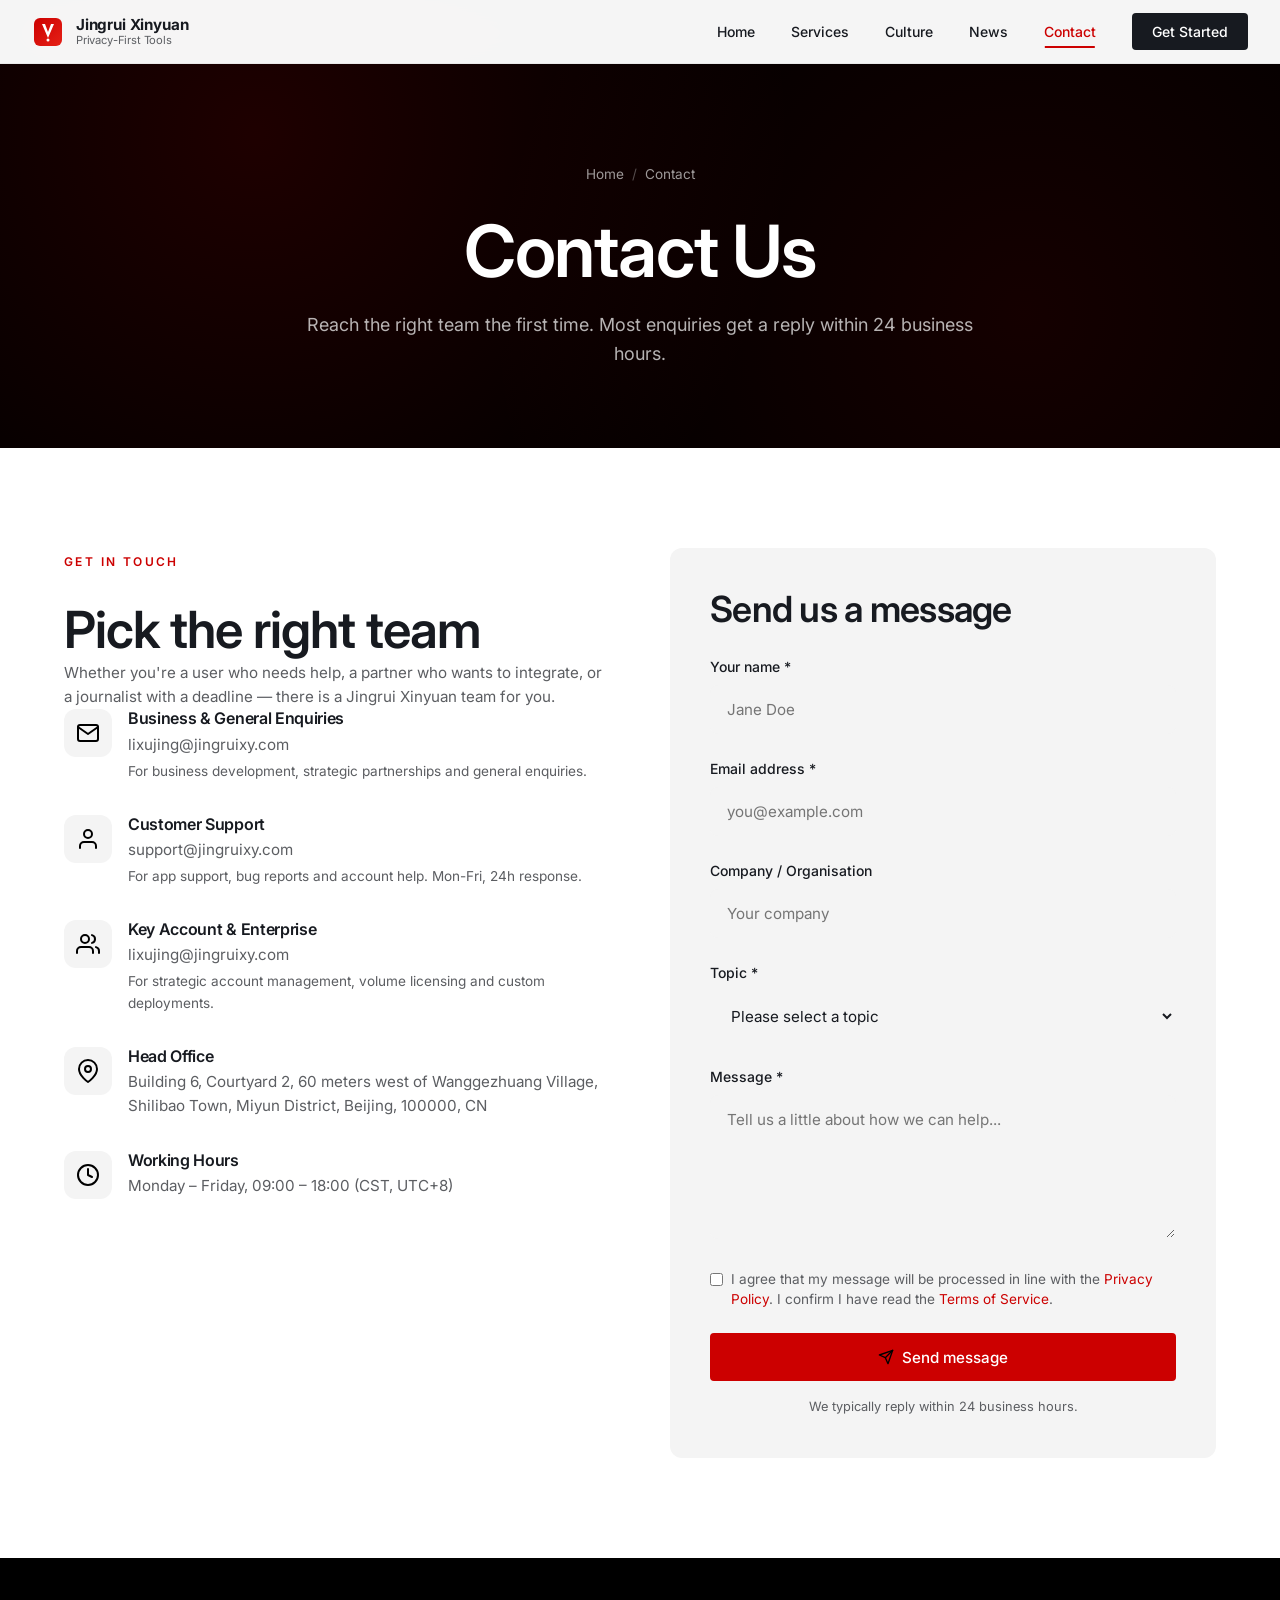
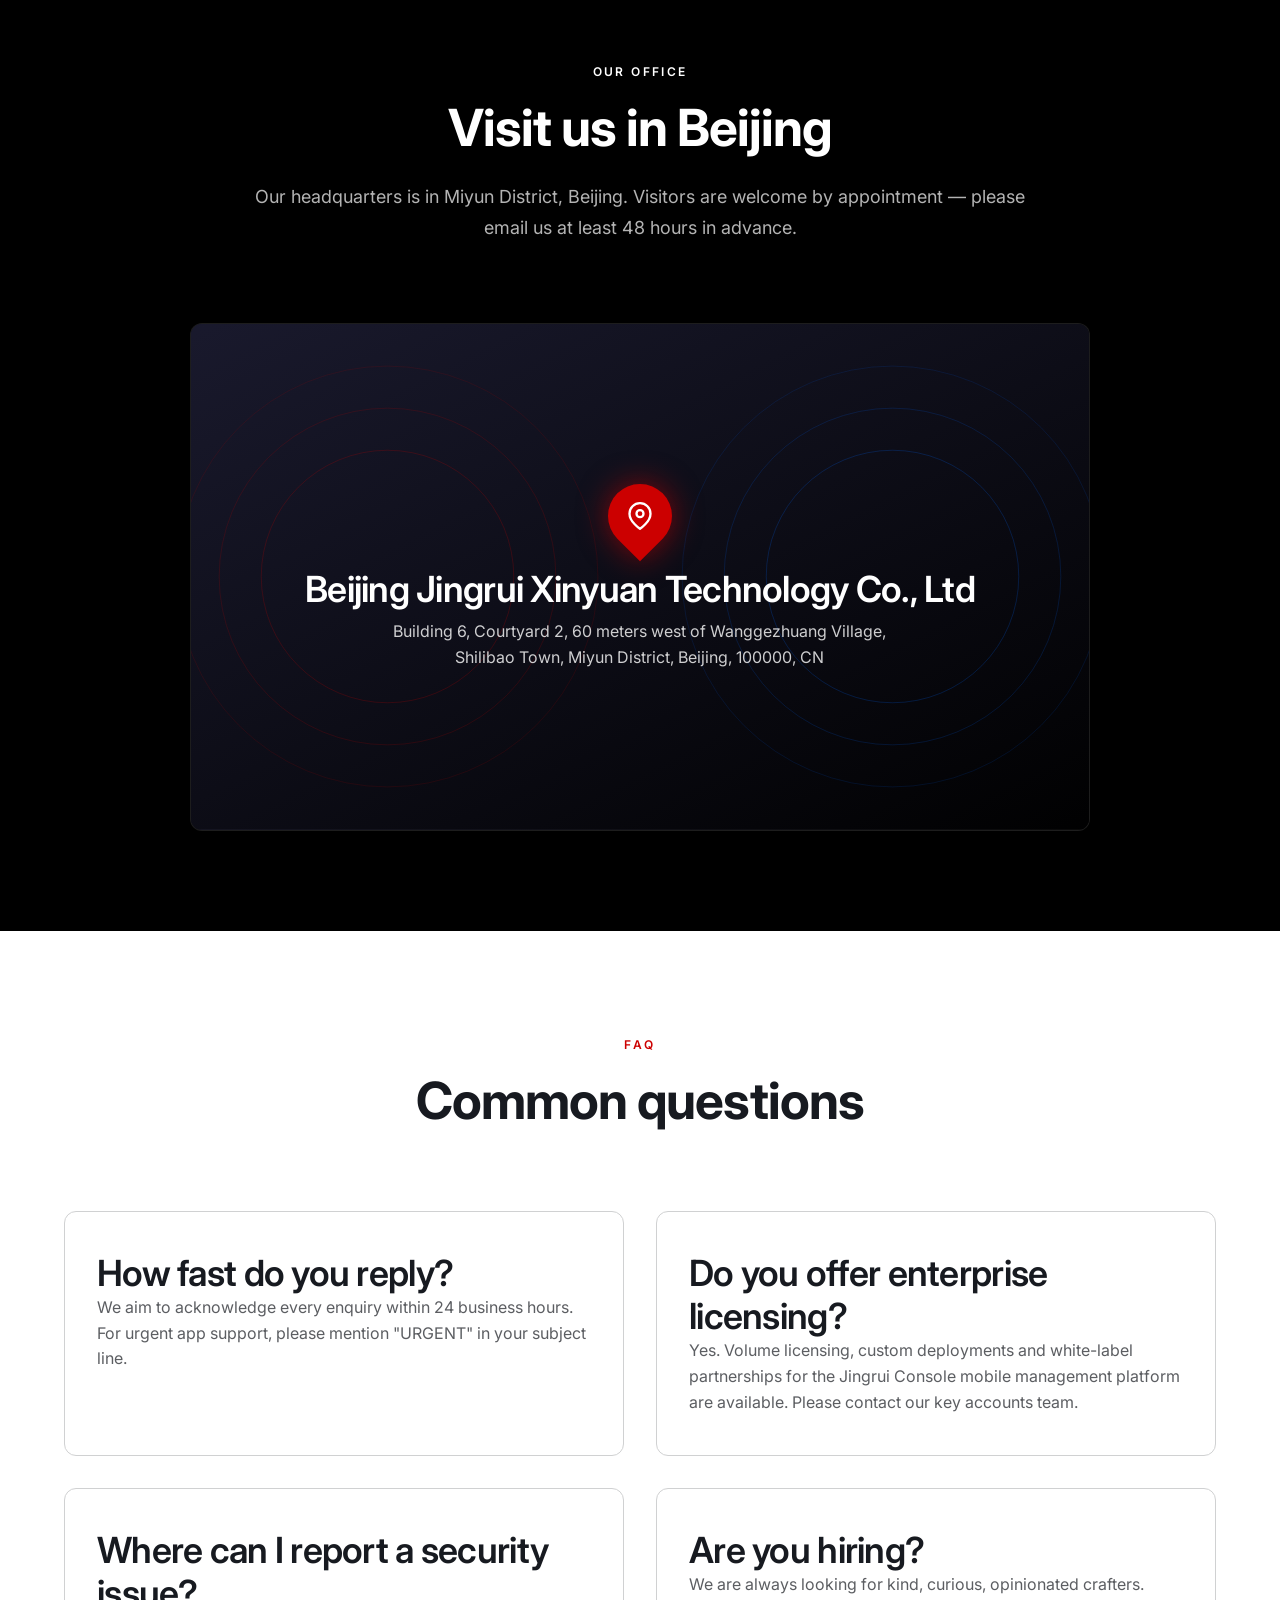
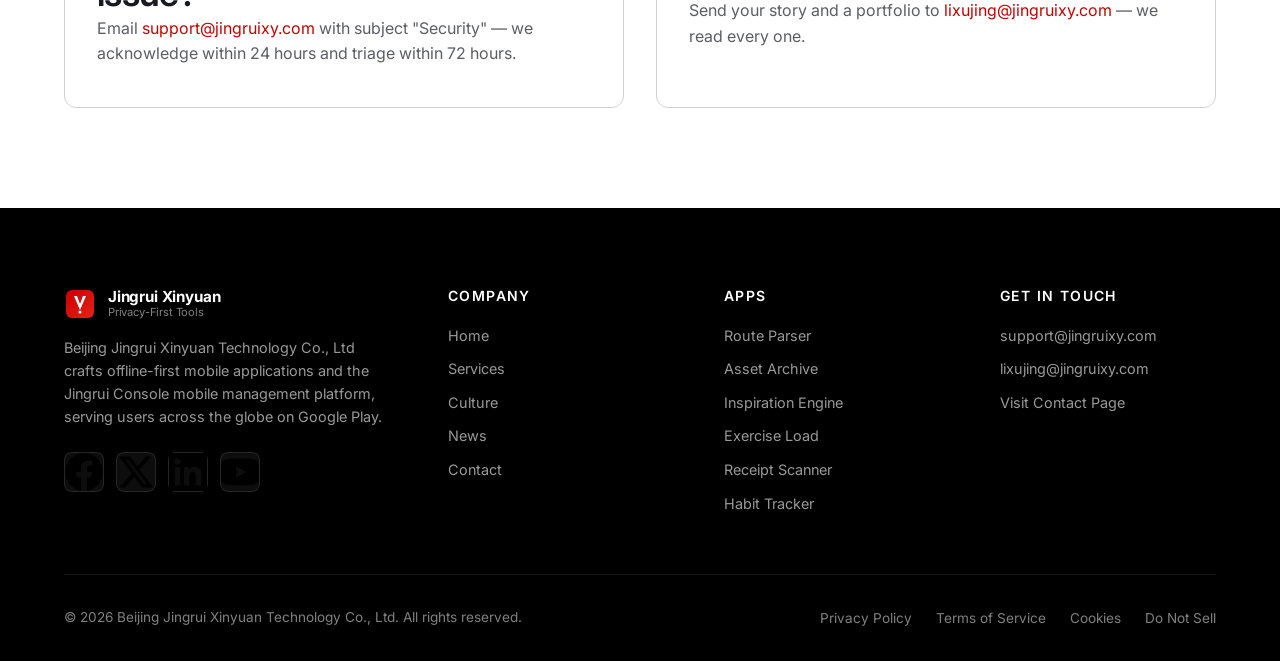
==== commit 70e2efe9: "jingruixy" ====
--- a/contact.html
+++ b/contact.html
@@ -106,7 +106,7 @@
                             <div class="contact-icon"><img src="images/icon-team.svg" alt="" width="24" height="24"></div>
                             <div class="contact-info">
                                 <h4>Key Account & Enterprise</h4>
-                                <p><a href="mailto:renruili@botongsh.com">renruili@botongsh.com</a></p>
+                                <p><a href="mailto:lixujing@jingruixy.com">lixujing@jingruixy.com</a></p>
                                 <p style="font-size:0.85rem;color:var(--color-text-light);margin-top:4px;">For strategic account management, volume licensing and custom deployments.</p>
                             </div>
                         </div>
@@ -270,7 +270,6 @@
                     <div class="footer-links">
                         <a href="mailto:support@jingruixy.com">support@jingruixy.com</a>
                         <a href="mailto:lixujing@jingruixy.com">lixujing@jingruixy.com</a>
-                        <a href="mailto:renruili@botongsh.com">renruili@botongsh.com</a>
                         <a href="contact.html">Visit Contact Page</a>
                     </div>
                 </div>
